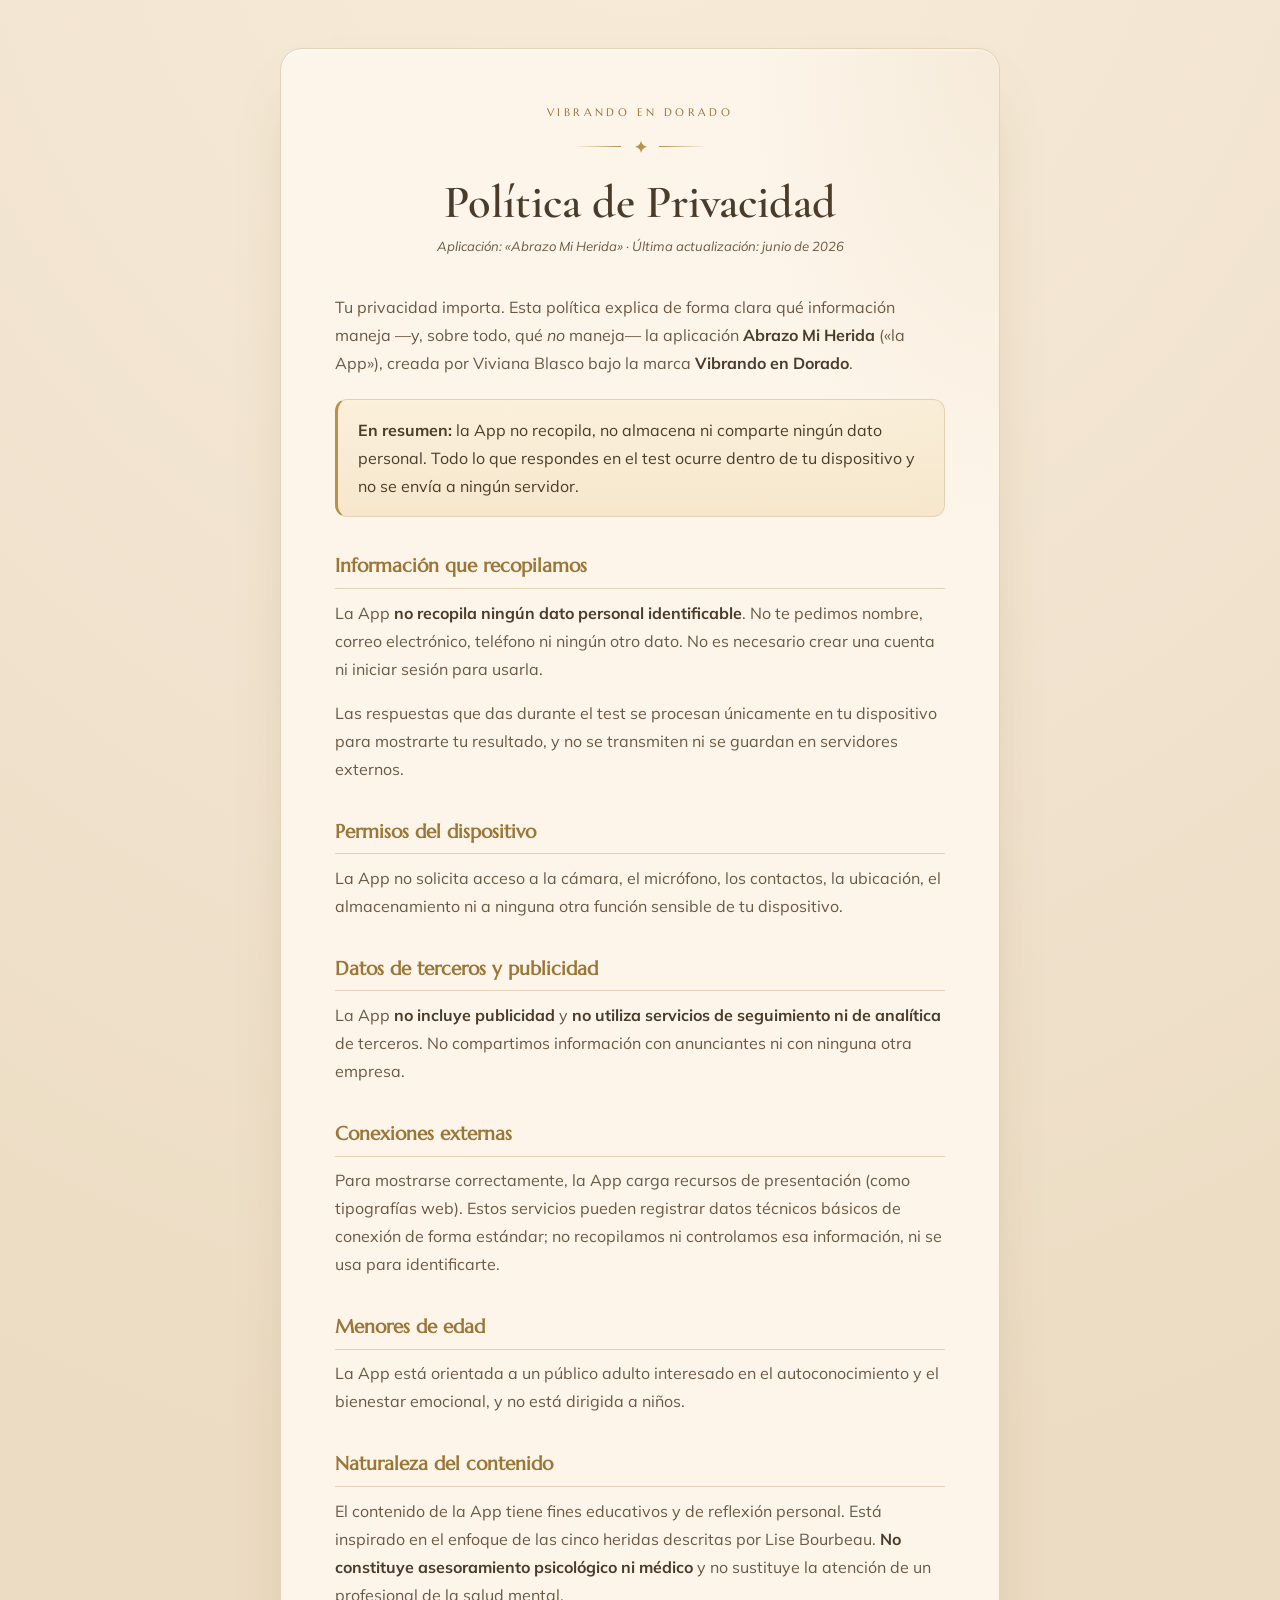
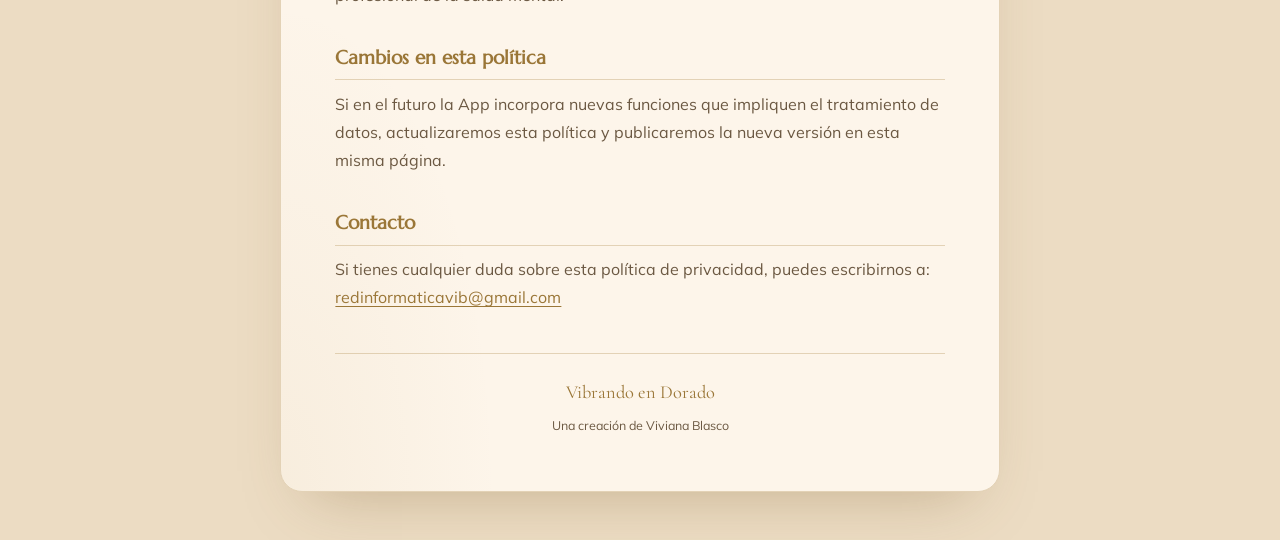
==== privacidad.html @ 1db34454 "up app" ====
<!DOCTYPE html>
<html lang="es">
<head>
<meta charset="UTF-8"/>
<meta name="viewport" content="width=device-width, initial-scale=1.0, viewport-fit=cover"/>
<title>Política de Privacidad · Abrazo Mi Herida</title>
<meta name="theme-color" content="#fdf5ea"/>
<meta name="description" content="Política de privacidad de la app Abrazo Mi Herida, de Vibrando en Dorado."/>
<link rel="preconnect" href="https://fonts.googleapis.com"/>
<link rel="preconnect" href="https://fonts.gstatic.com" crossorigin/>
<link href="https://fonts.googleapis.com/css2?family=Cormorant+Garamond:ital,wght@0,400;0,500;0,600;1,500&family=Marcellus&family=Mulish:wght@400;600;700&display=swap" rel="stylesheet"/>
<style>
  :root{
    --bg:#f1e3cf;
    --paper:#fdf5ea;
    --ink:#4a3b2a;
    --ink-soft:#6b5842;
    --gold:#b8924a;
    --gold-deep:#9a7637;
    --line:#e3d2b6;
  }
  *{box-sizing:border-box;margin:0;padding:0}
  html{scroll-behavior:smooth}
  body{
    background:
      radial-gradient(120% 80% at 50% -10%, #f8edda 0%, var(--bg) 55%, #ecdcc3 100%);
    color:var(--ink);
    font-family:"Mulish",sans-serif;
    line-height:1.75;
    min-height:100vh;
    padding:clamp(1.2rem,4vw,3rem);
    -webkit-font-smoothing:antialiased;
  }
  .sheet{
    max-width:720px;
    margin:0 auto;
    background:var(--paper);
    border:1px solid var(--line);
    border-radius:22px;
    padding:clamp(1.8rem,5vw,3.4rem);
    box-shadow:0 30px 60px -30px rgba(120,90,40,.35), 0 2px 0 rgba(255,255,255,.6) inset;
    position:relative;
    overflow:hidden;
  }
  .sheet::before{
    content:"";
    position:absolute;
    inset:0;
    background:
      radial-gradient(60% 40% at 100% 0%, rgba(184,146,74,.10), transparent 60%),
      radial-gradient(50% 40% at 0% 100%, rgba(184,146,74,.08), transparent 60%);
    pointer-events:none;
  }
  .kicker{
    font-family:"Marcellus",serif;
    letter-spacing:.32em;
    text-transform:uppercase;
    font-size:.7rem;
    color:var(--gold-deep);
    text-align:center;
  }
  .ornament{
    display:flex;align-items:center;justify-content:center;gap:.8rem;
    margin:1rem 0 1.4rem;
  }
  .ornament span{height:1px;width:48px;background:linear-gradient(90deg,transparent,var(--gold))}
  .ornament span:last-child{background:linear-gradient(90deg,var(--gold),transparent)}
  .ornament b{color:var(--gold);font-size:1rem;line-height:1}
  h1{
    font-family:"Cormorant Garamond",serif;
    font-weight:600;
    font-size:clamp(2rem,6vw,2.9rem);
    line-height:1.1;
    text-align:center;
    margin-bottom:.4rem;
  }
  .updated{
    text-align:center;
    font-size:.82rem;
    color:var(--ink-soft);
    font-style:italic;
    margin-bottom:2.2rem;
  }
  h2{
    font-family:"Marcellus",serif;
    font-size:1.18rem;
    color:var(--gold-deep);
    margin:2rem 0 .6rem;
    padding-bottom:.35rem;
    border-bottom:1px solid var(--line);
  }
  p{margin-bottom:1rem;color:var(--ink-soft)}
  strong{color:var(--ink)}
  ul{margin:0 0 1rem 1.2rem;color:var(--ink-soft)}
  li{margin-bottom:.45rem}
  a{color:var(--gold-deep);text-decoration:underline;text-underline-offset:3px}
  .highlight{
    background:linear-gradient(180deg,#fbf0db,#f6e7cc);
    border:1px solid var(--line);
    border-left:3px solid var(--gold);
    border-radius:12px;
    padding:1rem 1.2rem;
    margin:1.4rem 0;
    color:var(--ink);
  }
  footer{
    margin-top:2.6rem;
    padding-top:1.4rem;
    border-top:1px solid var(--line);
    text-align:center;
    font-family:"Cormorant Garamond",serif;
    font-size:1.15rem;
    color:var(--gold-deep);
  }
  footer small{
    display:block;
    font-family:"Mulish",sans-serif;
    font-size:.78rem;
    color:var(--ink-soft);
    margin-top:.4rem;
    font-style:normal;
  }
</style>
</head>
<body>
  <article class="sheet">
    <p class="kicker">Vibrando en Dorado</p>
    <div class="ornament"><span></span><b>✦</b><span></span></div>
    <h1>Política de Privacidad</h1>
    <p class="updated">Aplicación: «Abrazo Mi Herida» · Última actualización: junio de 2026</p>

    <p>Tu privacidad importa. Esta política explica de forma clara qué información maneja —y, sobre todo, qué <em>no</em> maneja— la aplicación <strong>Abrazo Mi Herida</strong> («la App»), creada por Viviana Blasco bajo la marca <strong>Vibrando en Dorado</strong>.</p>

    <div class="highlight">
      <strong>En resumen:</strong> la App no recopila, no almacena ni comparte ningún dato personal. Todo lo que respondes en el test ocurre dentro de tu dispositivo y no se envía a ningún servidor.
    </div>

    <h2>Información que recopilamos</h2>
    <p>La App <strong>no recopila ningún dato personal identificable</strong>. No te pedimos nombre, correo electrónico, teléfono ni ningún otro dato. No es necesario crear una cuenta ni iniciar sesión para usarla.</p>
    <p>Las respuestas que das durante el test se procesan únicamente en tu dispositivo para mostrarte tu resultado, y no se transmiten ni se guardan en servidores externos.</p>

    <h2>Permisos del dispositivo</h2>
    <p>La App no solicita acceso a la cámara, el micrófono, los contactos, la ubicación, el almacenamiento ni a ninguna otra función sensible de tu dispositivo.</p>

    <h2>Datos de terceros y publicidad</h2>
    <p>La App <strong>no incluye publicidad</strong> y <strong>no utiliza servicios de seguimiento ni de analítica</strong> de terceros. No compartimos información con anunciantes ni con ninguna otra empresa.</p>

    <h2>Conexiones externas</h2>
    <p>Para mostrarse correctamente, la App carga recursos de presentación (como tipografías web). Estos servicios pueden registrar datos técnicos básicos de conexión de forma estándar; no recopilamos ni controlamos esa información, ni se usa para identificarte.</p>

    <h2>Menores de edad</h2>
    <p>La App está orientada a un público adulto interesado en el autoconocimiento y el bienestar emocional, y no está dirigida a niños.</p>

    <h2>Naturaleza del contenido</h2>
    <p>El contenido de la App tiene fines educativos y de reflexión personal. Está inspirado en el enfoque de las cinco heridas descritas por Lise Bourbeau. <strong>No constituye asesoramiento psicológico ni médico</strong> y no sustituye la atención de un profesional de la salud mental.</p>

    <h2>Cambios en esta política</h2>
    <p>Si en el futuro la App incorpora nuevas funciones que impliquen el tratamiento de datos, actualizaremos esta política y publicaremos la nueva versión en esta misma página.</p>

    <h2>Contacto</h2>
    <p>Si tienes cualquier duda sobre esta política de privacidad, puedes escribirnos a: <a href="mailto:redinformaticavib@gmail.com">redinformaticavib@gmail.com</a></p>

    <footer>
      Vibrando en Dorado
      <small>Una creación de Viviana Blasco</small>
    </footer>
  </article>
</body>
</html>
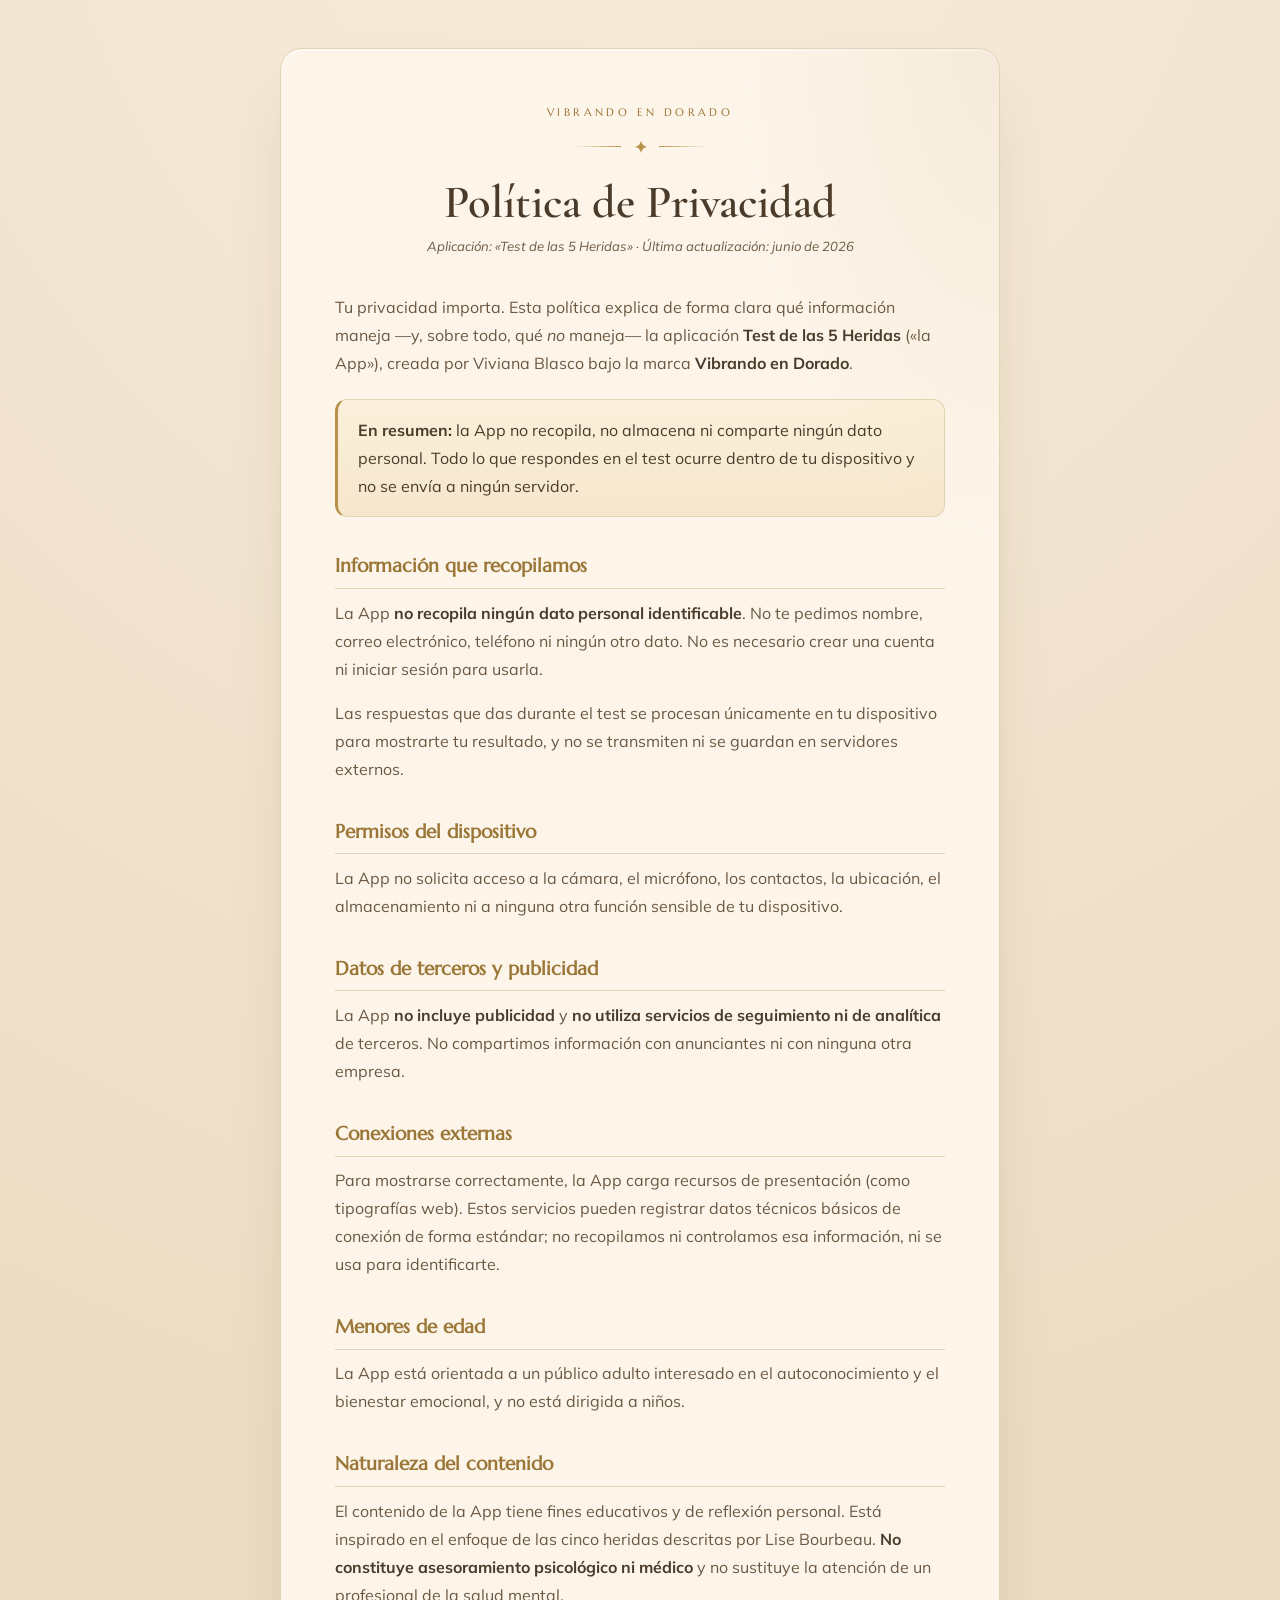
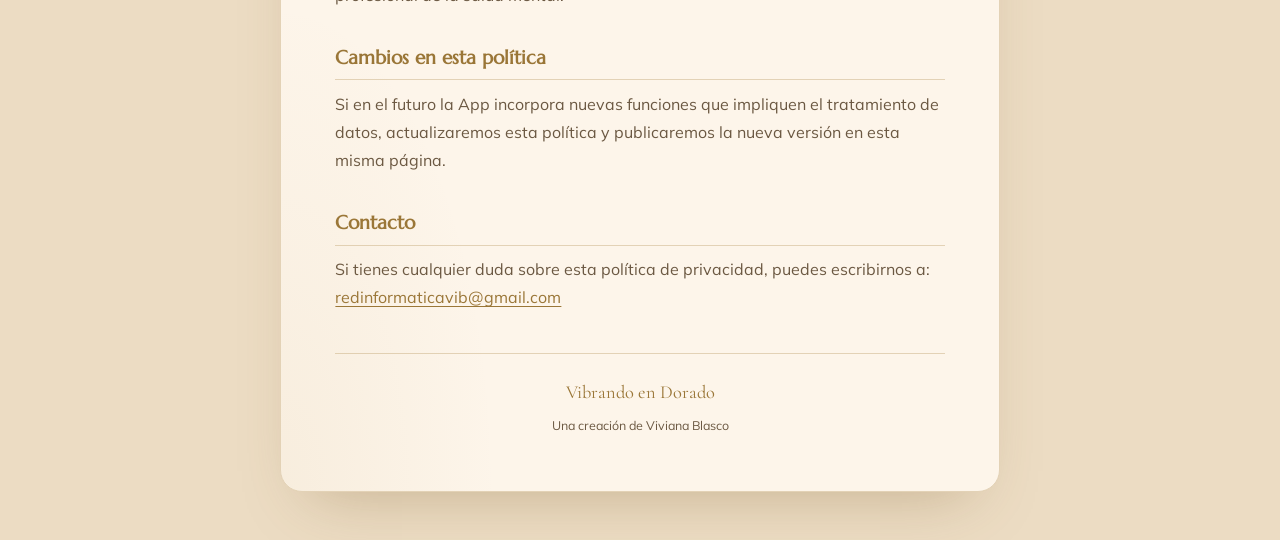
==== commit c3f277ed: "correccion de errores" ====
--- a/privacidad.html
+++ b/privacidad.html
@@ -3,9 +3,9 @@
 <head>
 <meta charset="UTF-8"/>
 <meta name="viewport" content="width=device-width, initial-scale=1.0, viewport-fit=cover"/>
-<title>Política de Privacidad · Abrazo Mi Herida</title>
+<title>Política de Privacidad · Test de las 5 Heridas · Vibrando en Dorado</title>
 <meta name="theme-color" content="#fdf5ea"/>
-<meta name="description" content="Política de privacidad de la app Abrazo Mi Herida, de Vibrando en Dorado."/>
+<meta name="description" content="Política de privacidad de la app Test de las 5 Heridas, de Vibrando en Dorado."/>
 <link rel="preconnect" href="https://fonts.googleapis.com"/>
 <link rel="preconnect" href="https://fonts.gstatic.com" crossorigin/>
 <link href="https://fonts.googleapis.com/css2?family=Cormorant+Garamond:ital,wght@0,400;0,500;0,600;1,500&family=Marcellus&family=Mulish:wght@400;600;700&display=swap" rel="stylesheet"/>
@@ -127,9 +127,9 @@
     <p class="kicker">Vibrando en Dorado</p>
     <div class="ornament"><span></span><b>✦</b><span></span></div>
     <h1>Política de Privacidad</h1>
-    <p class="updated">Aplicación: «Abrazo Mi Herida» · Última actualización: junio de 2026</p>
+    <p class="updated">Aplicación: «Test de las 5 Heridas» · Última actualización: junio de 2026</p>
 
-    <p>Tu privacidad importa. Esta política explica de forma clara qué información maneja —y, sobre todo, qué <em>no</em> maneja— la aplicación <strong>Abrazo Mi Herida</strong> («la App»), creada por Viviana Blasco bajo la marca <strong>Vibrando en Dorado</strong>.</p>
+    <p>Tu privacidad importa. Esta política explica de forma clara qué información maneja —y, sobre todo, qué <em>no</em> maneja— la aplicación <strong>Test de las 5 Heridas</strong> («la App»), creada por Viviana Blasco bajo la marca <strong>Vibrando en Dorado</strong>.</p>
 
     <div class="highlight">
       <strong>En resumen:</strong> la App no recopila, no almacena ni comparte ningún dato personal. Todo lo que respondes en el test ocurre dentro de tu dispositivo y no se envía a ningún servidor.
